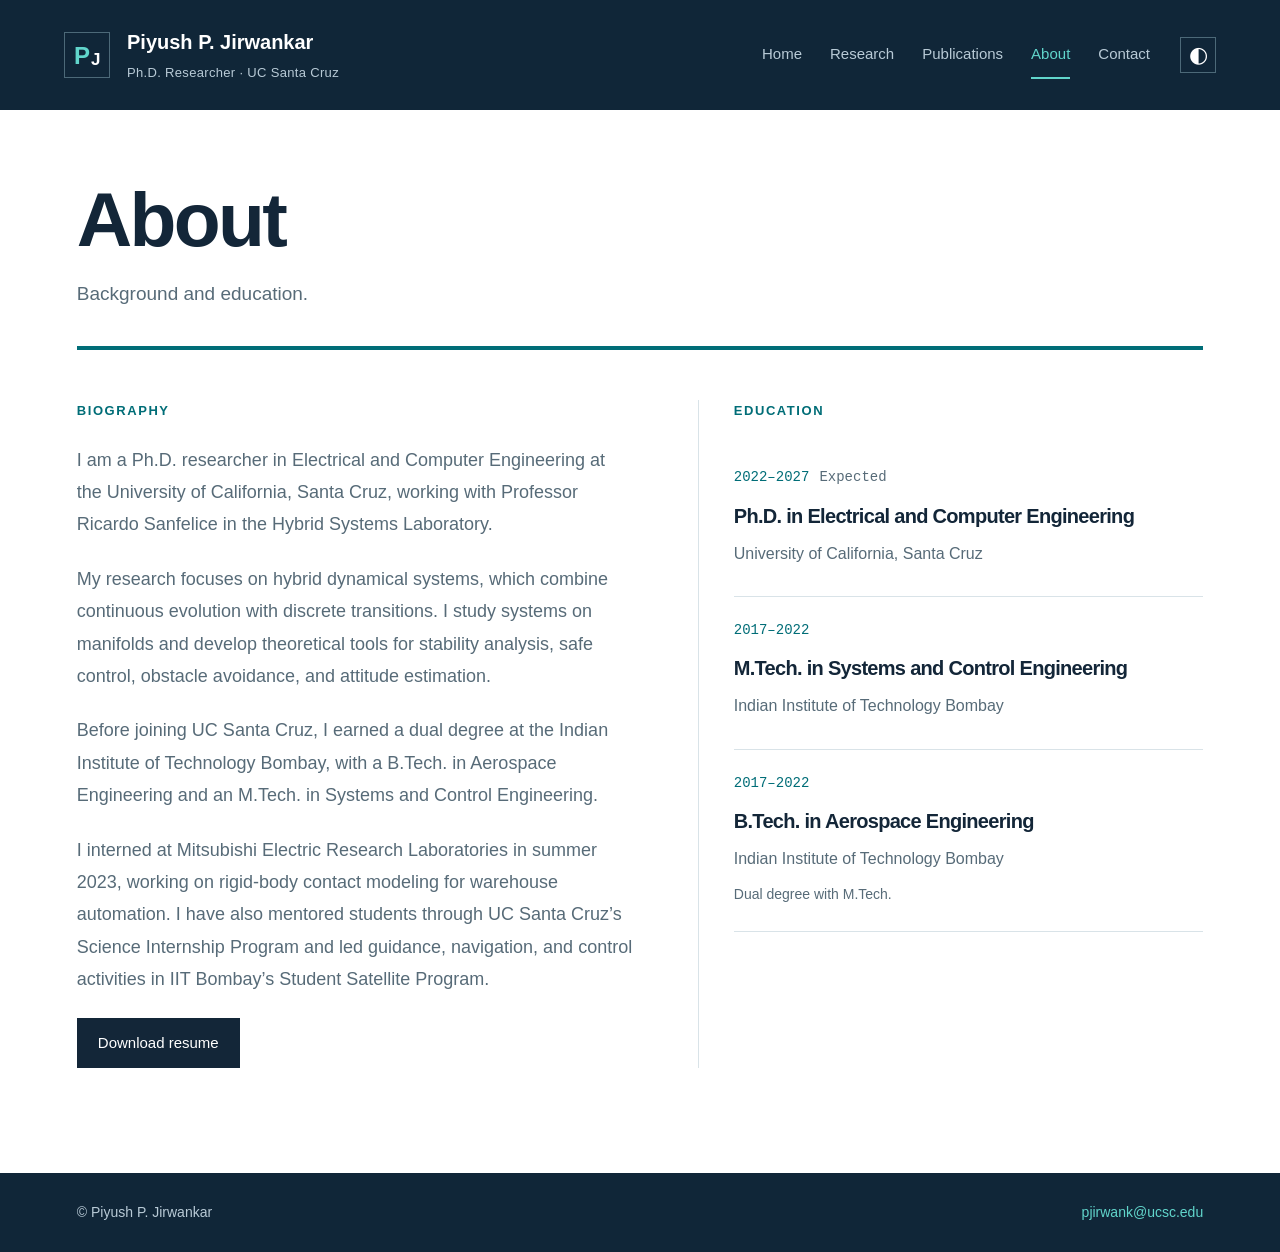
==== about.html @ 5d80f775 "Add complete personal website with publications and research animations" ====
<!doctype html><html lang="en"><head><meta charset="utf-8"><meta name="viewport" content="width=device-width, initial-scale=1"><title>About · Piyush P. Jirwankar</title><meta name="description" content="Piyush P. Jirwankar — Ph.D. researcher at UC Santa Cruz. Geometric hybrid systems, safe control, model predictive control, and estimation."><link rel="icon" type="image/svg+xml" href="data:image/svg+xml,%3Csvg xmlns='http://www.w3.org/2000/svg' viewBox='0 0 32 32'%3E%3Crect width='32' height='32' rx='6' fill='%2324496b'/%3E%3Ctext x='16' y='23' text-anchor='middle' fill='white' font-family='Georgia' font-size='22'%3EP%3C/text%3E%3C/svg%3E"><link rel="stylesheet" href="style.css"><script src="site.js" defer></script></head><body><a class="skip" href="#main">Skip to content</a><header class="site-header"><a class="brand" href="index.html"><span class="monogram">P<span>J</span></span><span>Piyush P. Jirwankar<small>Ph.D. Researcher · UC Santa Cruz</small></span></a><nav aria-label="Main navigation"><a href="index.html">Home</a><a href="research.html">Research</a><a href="publications.html">Publications</a><a href="about.html" aria-current="page">About</a><a href="contact.html">Contact</a></nav><button class="theme" type="button" aria-label="Switch color theme">◐</button></header><main id="main"><header class="page-heading"><h1>About</h1><p>Background and education.</p></header><div class="about-grid"><section><p class="eyebrow">Biography</p><div class="biography"><p>I am a Ph.D. researcher in Electrical and Computer Engineering at the University of California, Santa Cruz, working with Professor Ricardo Sanfelice in the Hybrid Systems Laboratory.</p><p>My research focuses on hybrid dynamical systems, which combine continuous evolution with discrete transitions. I study systems on manifolds and develop theoretical tools for stability analysis, safe control, obstacle avoidance, and attitude estimation.</p><p>Before joining UC Santa Cruz, I earned a dual degree at the Indian Institute of Technology Bombay, with a B.Tech. in Aerospace Engineering and an M.Tech. in Systems and Control Engineering.</p><p>I interned at Mitsubishi Electric Research Laboratories in summer 2023, working on rigid-body contact modeling for warehouse automation. I have also mentored students through UC Santa Cruz’s Science Internship Program and led guidance, navigation, and control activities in IIT Bombay’s Student Satellite Program.</p></div><a class="button primary" href="resume.pdf" download="Piyush_Jirwankar_Resume.pdf">Download resume</a></section><section><p class="eyebrow">Education</p><article class="education"><span>2022–2027<br><small>Expected</small></span><div><h3>Ph.D. in Electrical and Computer Engineering</h3><p>University of California, Santa Cruz</p></div></article><article class="education"><span>2017–2022</span><div><h3>M.Tech. in Systems and Control Engineering</h3><p>Indian Institute of Technology Bombay</p></div></article><article class="education"><span>2017–2022</span><div><h3>B.Tech. in Aerospace Engineering</h3><p>Indian Institute of Technology Bombay</p><small>Dual degree with M.Tech.</small></div></article></section></div></main><footer><span>© Piyush P. Jirwankar</span><a href="mailto:pjirwank@ucsc.edu">pjirwank@ucsc.edu</a></footer></body></html>
---- style.css ----
*{box-sizing:border-box}:root{--bg:#fff;--ink:#132638;--muted:#576b78;--blue:#006d77;--line:#d9e3e8;--soft:#eff5f8;--nav:#102638;--accent:#61d5cb}html{color-scheme:light}html[data-theme=dark]{color-scheme:dark;--bg:#0c1c29;--ink:#eaf2f6;--muted:#a9bdc8;--blue:#61d5cb;--line:#2b4353;--soft:#162c3c;--nav:#081621}body{margin:0;background:var(--bg);color:var(--ink);font-family:Arial,Helvetica,sans-serif;font-size:17px;line-height:1.7}a{color:var(--blue);text-decoration:none}a:hover{text-decoration:underline}a:focus-visible,button:focus-visible{outline:3px solid var(--accent);outline-offset:5px}h1,h2,h3{font-family:Arial,Helvetica,sans-serif;font-weight:650;line-height:1.15;letter-spacing:-.035em}h1{font-size:clamp(3.5rem,7vw,6.4rem);margin:0 0 30px}h2{font-size:2rem;margin:0 0 22px}h3{font-size:1.35rem;margin:0 0 12px}p{margin:0 0 22px;color:var(--muted)}.site-header{display:flex;align-items:center;gap:30px;background:var(--nav);padding:24px max(5vw,24px);min-height:110px;color:white}.brand{display:flex;gap:17px;align-items:center;font-size:20px;font-weight:600;color:white;margin-right:auto;white-space:nowrap}.brand small{display:block;font-size:13px;font-weight:400;letter-spacing:.025em;color:#b8cad6;margin-top:3px}.monogram{font-family:Arial,sans-serif;font-size:24px;font-weight:800;line-height:1;color:var(--accent);display:flex;align-items:end;gap:1px;width:46px;height:46px;border:1px solid #4c6978;padding:9px}.monogram span{font-size:17px;color:white}nav{display:flex;gap:28px}nav a{font-size:15px;color:#b8cad6;padding:10px 0}nav a[aria-current]{color:var(--accent);border-bottom:2px solid var(--accent)}.theme{background:transparent;border:1px solid #4c6978;color:white;width:36px;height:36px;font-size:22px;cursor:pointer;border-radius:0}main{max-width:1300px;margin:auto;padding:0 6vw}.hero{display:grid;grid-template-columns:minmax(0,1.6fr) minmax(240px,.75fr);gap:30px 65px;padding:45px 0 70px;align-items:center}.hero-label{grid-column:1/-1;border-bottom:1px solid var(--line);padding-bottom:18px;font-size:12px;letter-spacing:.13em;color:var(--muted)}.hero h1{max-width:650px}.eyebrow{text-transform:uppercase;font-size:13px;font-weight:650;letter-spacing:.12em;color:var(--blue);margin-bottom:22px}.intro{font-size:24px;line-height:1.5;color:var(--ink);max-width:650px}.hero figure{margin:0;position:relative;padding:15px 0 0 15px;border-top:6px solid var(--blue);border-left:1px solid var(--line)}.portrait{display:block;width:100%;height:auto;aspect-ratio:847/988;object-fit:cover;border-radius:0;filter:saturate(.8)}figcaption{display:grid;grid-template-columns:1fr 1fr;gap:0;font-size:13px;margin-top:12px}figcaption a{padding:8px 0;border-bottom:1px solid var(--line)}.actions{display:flex;flex-wrap:wrap;gap:10px;margin-top:35px}.button{display:inline-flex;align-items:center;justify-content:center;padding:12px 20px;border:1px solid var(--line);border-radius:0;color:var(--ink);background:transparent;font:15px/1.6 Arial,sans-serif;cursor:pointer}.button:hover{background:var(--soft);text-decoration:none}.primary{background:var(--ink);border-color:var(--ink);color:var(--bg)}.primary:hover{background:var(--blue);color:var(--bg)}.home-bottom{display:grid;grid-template-columns:.85fr 1.15fr;gap:65px;padding:38px;margin:0 -38px 60px;background:var(--soft);border-top:4px solid var(--blue)}.home-bottom h2{font-size:29px}.section-title{display:flex;align-items:baseline;justify-content:space-between;gap:12px}.section-title a{font-size:14px;white-space:nowrap}.publication{display:grid;grid-template-columns:60px 1fr;gap:24px;padding:28px 0;border-bottom:1px solid var(--line)}.year{font-family:monospace;color:var(--blue);font-size:14px;padding-top:5px}.publication h3{font-size:21px;line-height:1.35;letter-spacing:-.02em}.publication p{font-size:15px;line-height:1.6;margin-bottom:7px}.publication strong{color:var(--ink);font-weight:600}.metadata{font-style:normal}.note{color:var(--blue);font-size:14px}.paper-link{font-size:14px;text-decoration:underline}.page-heading{display:block;padding:65px 0 35px;border-bottom:4px solid var(--blue);margin-bottom:30px}.page-heading h1{font-size:clamp(3rem,6vw,5rem);margin-bottom:15px}.page-heading p{font-size:19px;margin:0}.projects{padding-bottom:50px;counter-reset:project}.project{display:grid;grid-template-columns:90px 1fr;align-items:center;gap:25px;padding:38px 25px;border-bottom:1px solid var(--line)}.project:nth-child(odd){background:var(--soft)}.project-number{font-family:monospace;font-size:30px;color:var(--blue)}.project h2{font-size:clamp(1.4rem,3vw,2rem);margin:0;letter-spacing:-.025em}.publication-list{max-width:1000px;margin-bottom:30px}.about-grid{display:grid;grid-template-columns:1.1fr 1fr;gap:65px;padding:20px 0 60px}.biography p{font-size:18px;line-height:1.8}.about-grid>section:nth-child(2){border-left:1px solid var(--line);padding-left:35px}.education{display:block;border-bottom:1px solid var(--line);padding:22px 0}.education>span{font-family:monospace;display:block;font-size:14px;color:var(--blue);margin-bottom:15px}.education>span br{display:none}.education>span small{margin-left:10px}.education h3{font-size:20px}.education p{font-size:16px;margin-bottom:7px}.education small{font-size:14px;color:var(--muted)}.contact-grid{display:grid;grid-template-columns:1fr 1fr;gap:35px;padding:20px 0 70px}.contact-grid section{padding:30px;background:var(--soft);border-top:3px solid var(--blue)}.contact-grid section:last-child{grid-column:1/-1}.contact-grid h2{font-size:25px;letter-spacing:-.02em}.contact-grid h2 a{color:var(--ink)}address{font-style:normal;color:var(--muted);line-height:1.9;margin-bottom:18px}.social-links{display:flex;flex-wrap:wrap;gap:30px}#copy-status{font-size:14px;margin-top:12px}footer{display:flex;justify-content:space-between;gap:20px;background:var(--nav);padding:28px max(6vw,24px);font-size:14px;color:#b8cad6;margin-top:45px}footer a{color:var(--accent)}.skip{position:absolute;top:-100px;left:20px;z-index:9;background:var(--bg);padding:12px}.skip:focus{top:10px}@media(max-width:1000px){.site-header{flex-wrap:wrap;gap:15px}.brand{flex:1}nav{order:3;width:100%;justify-content:space-between}.hero{gap:30px}.hero h1{font-size:60px}.home-bottom{margin:0 0 50px;padding:30px;gap:35px}.about-grid{gap:30px}}@media(max-width:700px){main{padding:0 24px}.site-header{padding:22px 24px}.brand{font-size:17px}.brand small{font-size:12px}nav{gap:10px}nav a{font-size:13px}.hero{grid-template-columns:1fr;padding-top:25px;gap:35px}.hero h1{font-size:clamp(3rem,12vw,4.5rem)}.hero-label{font-size:11px;letter-spacing:.06em}.hero figure{max-width:310px}.intro{font-size:21px}.home-bottom,.about-grid,.contact-grid{grid-template-columns:1fr;gap:30px}.home-bottom{padding:25px}.page-heading{padding-top:40px}.about-grid>section:nth-child(2){border-left:0;padding-left:0;border-top:1px solid var(--line);padding-top:30px}.contact-grid section{padding:24px}.project{grid-template-columns:45px 1fr;gap:15px;padding:25px 15px}.project-number{font-size:23px}.publication{grid-template-columns:42px 1fr;gap:15px}.actions .button{font-size:14px;padding:11px 14px}footer{flex-wrap:wrap}}.publication-id{font-family:monospace;color:var(--blue);font-size:16px;padding-top:3px;white-space:nowrap}.publication-toolbar{display:flex;justify-content:space-between;align-items:center;gap:20px;flex-wrap:wrap;padding:12px 0 24px;border-bottom:1px solid var(--line)}.publication-key{display:flex;gap:20px;flex-wrap:wrap;font-size:14px;color:var(--muted)}.publication-key strong{color:var(--blue)}.publication-toolbar label{font-size:14px;color:var(--muted);display:flex;gap:12px;align-items:center}.publication-toolbar select{font:14px/1.5 Arial,sans-serif;max-width:100%;padding:10px 12px;border:1px solid var(--line);background:var(--bg);color:var(--ink);border-radius:0}.publication-toolbar select:focus-visible{outline:3px solid var(--blue);outline-offset:3px}@media(max-width:700px){.publication-toolbar label{align-items:flex-start;flex-direction:column}.publication-list .publication{grid-template-columns:52px 1fr}}.publication-section{margin:40px 0 50px}.publication-section>h2{font-size:25px;border-bottom:3px solid var(--blue);padding-bottom:15px;margin-bottom:0}.paper-downloads{display:flex;flex-wrap:wrap;gap:10px;margin-top:15px}.paper-downloads .button{font-size:14px;padding:7px 16px}.empty-publications{padding:24px 0;font-size:16px}.project-media,.project-plots{grid-column:2;margin:10px 0 0;min-width:0}.project-media img{width:100%;max-height:520px;object-fit:contain;display:block;background:white}.project-media .button{margin-top:12px}.project-plots{display:grid;grid-template-columns:1.4fr 1fr;gap:18px;align-items:center}.project-plots figure{margin:0;background:white;padding:10px}.project-plots img{display:block;width:100%;height:auto}@media(max-width:700px){.project-media,.project-plots{grid-column:1/-1}.project-plots{grid-template-columns:1fr}}.animation-title{display:block;border:0;margin:0 0 14px;padding:0;font-size:18px;font-weight:600;color:var(--ink)}.project-plots{grid-template-columns:1fr 1fr;gap:16px}.project-plots figure{padding:0}@media(max-width:700px){.project-plots{grid-template-columns:1fr}}
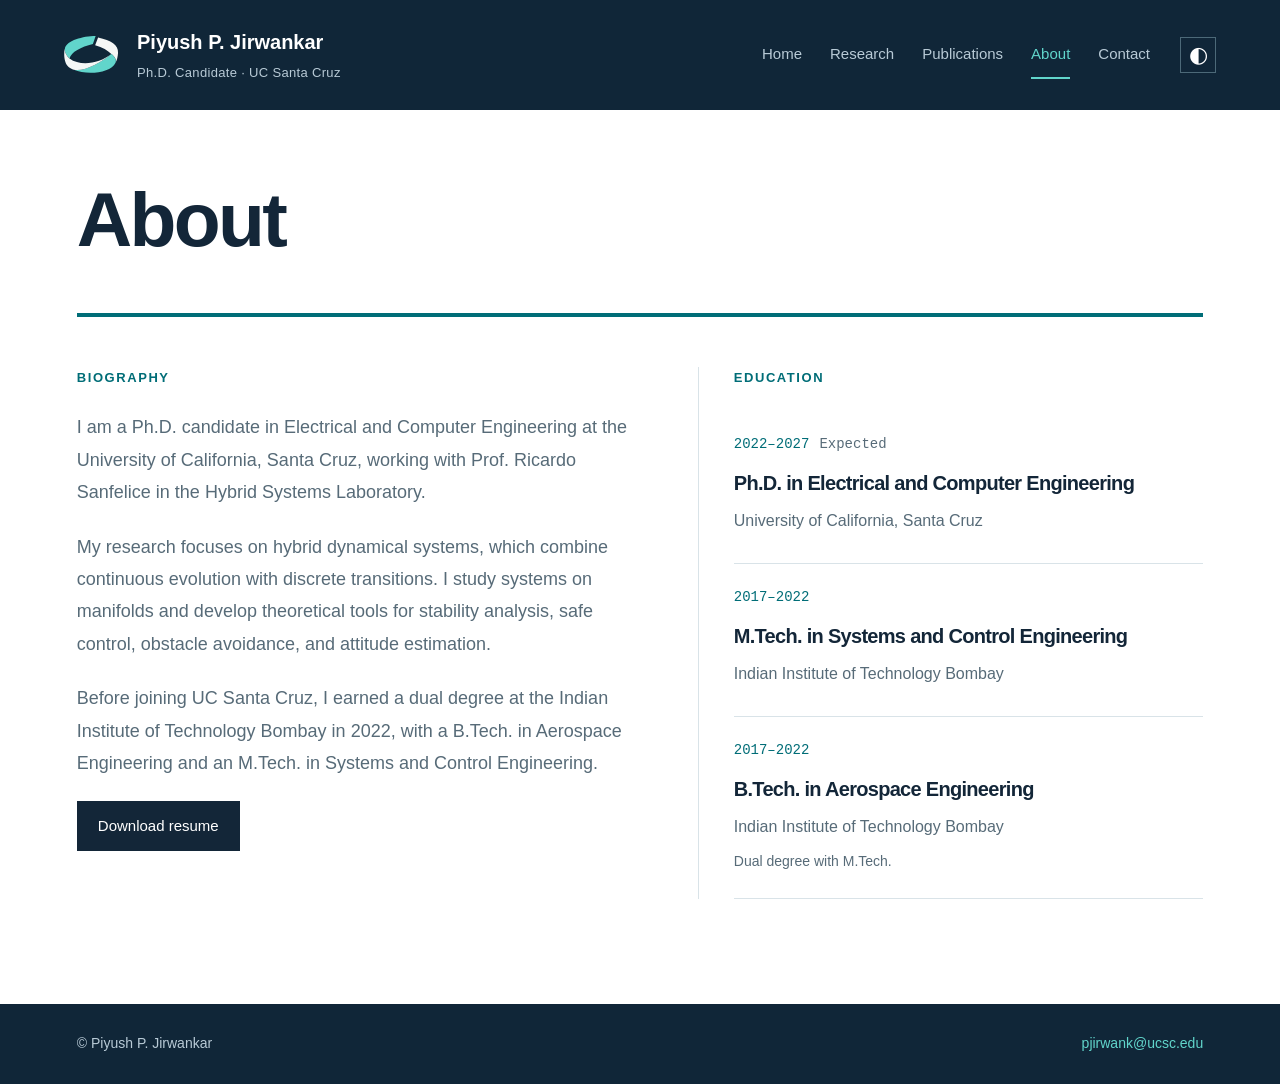
==== commit 9504efef: "changes to the template" ====
--- a/about.html
+++ b/about.html
@@ -1 +1,114 @@
-<!doctype html><html lang="en"><head><meta charset="utf-8"><meta name="viewport" content="width=device-width, initial-scale=1"><title>About · Piyush P. Jirwankar</title><meta name="description" content="Piyush P. Jirwankar — Ph.D. researcher at UC Santa Cruz. Geometric hybrid systems, safe control, model predictive control, and estimation."><link rel="icon" type="image/svg+xml" href="data:image/svg+xml,%3Csvg xmlns='http://www.w3.org/2000/svg' viewBox='0 0 32 32'%3E%3Crect width='32' height='32' rx='6' fill='%2324496b'/%3E%3Ctext x='16' y='23' text-anchor='middle' fill='white' font-family='Georgia' font-size='22'%3EP%3C/text%3E%3C/svg%3E"><link rel="stylesheet" href="style.css"><script src="site.js" defer></script></head><body><a class="skip" href="#main">Skip to content</a><header class="site-header"><a class="brand" href="index.html"><span class="monogram">P<span>J</span></span><span>Piyush P. Jirwankar<small>Ph.D. Researcher · UC Santa Cruz</small></span></a><nav aria-label="Main navigation"><a href="index.html">Home</a><a href="research.html">Research</a><a href="publications.html">Publications</a><a href="about.html" aria-current="page">About</a><a href="contact.html">Contact</a></nav><button class="theme" type="button" aria-label="Switch color theme">◐</button></header><main id="main"><header class="page-heading"><h1>About</h1><p>Background and education.</p></header><div class="about-grid"><section><p class="eyebrow">Biography</p><div class="biography"><p>I am a Ph.D. researcher in Electrical and Computer Engineering at the University of California, Santa Cruz, working with Professor Ricardo Sanfelice in the Hybrid Systems Laboratory.</p><p>My research focuses on hybrid dynamical systems, which combine continuous evolution with discrete transitions. I study systems on manifolds and develop theoretical tools for stability analysis, safe control, obstacle avoidance, and attitude estimation.</p><p>Before joining UC Santa Cruz, I earned a dual degree at the Indian Institute of Technology Bombay, with a B.Tech. in Aerospace Engineering and an M.Tech. in Systems and Control Engineering.</p><p>I interned at Mitsubishi Electric Research Laboratories in summer 2023, working on rigid-body contact modeling for warehouse automation. I have also mentored students through UC Santa Cruz’s Science Internship Program and led guidance, navigation, and control activities in IIT Bombay’s Student Satellite Program.</p></div><a class="button primary" href="resume.pdf" download="Piyush_Jirwankar_Resume.pdf">Download resume</a></section><section><p class="eyebrow">Education</p><article class="education"><span>2022–2027<br><small>Expected</small></span><div><h3>Ph.D. in Electrical and Computer Engineering</h3><p>University of California, Santa Cruz</p></div></article><article class="education"><span>2017–2022</span><div><h3>M.Tech. in Systems and Control Engineering</h3><p>Indian Institute of Technology Bombay</p></div></article><article class="education"><span>2017–2022</span><div><h3>B.Tech. in Aerospace Engineering</h3><p>Indian Institute of Technology Bombay</p><small>Dual degree with M.Tech.</small></div></article></section></div></main><footer><span>© Piyush P. Jirwankar</span><a href="mailto:pjirwank@ucsc.edu">pjirwank@ucsc.edu</a></footer></body></html>+<!doctype html>
+<html lang="en">
+
+  <!-- Page metadata, browser icon, shared styles, and shared JavaScript. -->
+  <head>
+    <meta charset="utf-8">
+    <meta name="viewport" content="width=device-width, initial-scale=1">
+    <title>About · Piyush P. Jirwankar</title>
+    <meta
+      name="description"
+      content="Piyush P. Jirwankar — Ph.D. researcher at UC Santa Cruz. Geometric hybrid systems, safe control, model predictive control, and estimation."
+    >
+    <link
+      rel="icon"
+      type="image/svg+xml"
+      href="data:image/svg+xml,%3Csvg xmlns='http://www.w3.org/2000/svg' viewBox='0 0 32 32'%3E%3Crect width='32' height='32' rx='6' fill='%2324496b'/%3E%3Ctext x='16' y='23' text-anchor='middle' fill='white' font-family='Georgia' font-size='22'%3EP%3C/text%3E%3C/svg%3E"
+    >
+    <link rel="stylesheet" href="style.css">
+    <script src="site.js" defer></script>
+  </head>
+  <body>
+    <a class="skip" href="#main">Skip to content</a>
+
+    <!-- Shared header: keep the navigation links consistent across all five pages. -->
+    <header class="site-header">
+      <a class="brand" href="index.html">
+        <img class="site-logo" src="logo.svg" width="56" height="42" alt="" aria-hidden="true">
+        <span>Piyush P. Jirwankar<small>Ph.D. Candidate · UC Santa Cruz</small></span>
+      </a>
+
+      <!-- Set aria-current="page" only on this page’s navigation link. -->
+      <nav aria-label="Main navigation">
+        <a href="index.html">Home</a>
+        <a href="research.html">Research</a>
+        <a href="publications.html">Publications</a>
+        <a href="about.html" aria-current="page">About</a>
+        <a href="contact.html">Contact</a>
+      </nav>
+      <button class="theme" type="button" aria-label="Switch color theme">◐</button>
+    </header>
+
+    <!-- Main page content. The id="main" is the target of the keyboard skip link. -->
+    <main id="main">
+
+      <!-- Page title and introduction. -->
+      <header class="page-heading">
+        <h1>About</h1>
+        <!-- <p>Background and education.</p> -->
+      </header>
+
+      <!-- Biography and education: update the text and degree entries below. -->
+      <div class="about-grid">
+        <section>
+          <p class="eyebrow">Biography</p>
+          <div class="biography">
+            <p>
+              I am a Ph.D. candidate in Electrical and Computer Engineering at the University of California,
+              Santa Cruz, working with Prof. Ricardo Sanfelice in the Hybrid Systems Laboratory.
+            </p>
+            <p>
+              My research focuses on hybrid dynamical systems, which combine continuous evolution with
+              discrete transitions. I study systems on manifolds and develop theoretical tools for stability analysis, safe control, obstacle avoidance, and attitude estimation.
+            </p>
+            <p>
+              Before joining UC Santa Cruz, I earned a dual degree at the Indian Institute of Technology
+              Bombay in 2022, with a B.Tech. in Aerospace Engineering and an M.Tech. in Systems and Control
+              Engineering.
+            </p>
+            <!-- <p>
+              I interned at Mitsubishi Electric Research Laboratories in summer 2023, working on rigid-body
+              contact modeling for warehouse automation. I have also mentored students through UC Santa Cruz’s
+              Science Internship Program and led guidance, navigation, and control activities in IIT Bombay’s
+              Student Satellite Program.
+            </p> -->
+          </div>
+          <a class="button primary" href="resume.pdf" download="Piyush_Jirwankar_Resume.pdf">
+            Download resume
+          </a>
+        </section>
+        <section>
+          <p class="eyebrow">Education</p>
+          <article class="education">
+            <span>2022–2027<br><small>Expected</small></span>
+            <div>
+              <h3>Ph.D. in Electrical and Computer Engineering</h3>
+              <p>University of California, Santa Cruz</p>
+            </div>
+          </article>
+          <article class="education">
+            <span>2017–2022</span>
+            <div>
+              <h3>M.Tech. in Systems and Control Engineering</h3>
+              <p>Indian Institute of Technology Bombay</p>
+            </div>
+          </article>
+          <article class="education">
+            <span>2017–2022</span>
+            <div>
+              <h3>B.Tech. in Aerospace Engineering</h3>
+              <p>Indian Institute of Technology Bombay</p>
+              <small>Dual degree with M.Tech.</small>
+            </div>
+          </article>
+        </section>
+      </div>
+    </main>
+
+    <!-- Shared footer: update the email address consistently across all pages. -->
+    <footer>
+      <span>© Piyush P. Jirwankar</span>
+      <a href="mailto:pjirwank@ucsc.edu">pjirwank@ucsc.edu</a>
+    </footer>
+  </body>
+</html>
--- a/style.css
+++ b/style.css
@@ -1 +1,5 @@
-*{box-sizing:border-box}:root{--bg:#fff;--ink:#132638;--muted:#576b78;--blue:#006d77;--line:#d9e3e8;--soft:#eff5f8;--nav:#102638;--accent:#61d5cb}html{color-scheme:light}html[data-theme=dark]{color-scheme:dark;--bg:#0c1c29;--ink:#eaf2f6;--muted:#a9bdc8;--blue:#61d5cb;--line:#2b4353;--soft:#162c3c;--nav:#081621}body{margin:0;background:var(--bg);color:var(--ink);font-family:Arial,Helvetica,sans-serif;font-size:17px;line-height:1.7}a{color:var(--blue);text-decoration:none}a:hover{text-decoration:underline}a:focus-visible,button:focus-visible{outline:3px solid var(--accent);outline-offset:5px}h1,h2,h3{font-family:Arial,Helvetica,sans-serif;font-weight:650;line-height:1.15;letter-spacing:-.035em}h1{font-size:clamp(3.5rem,7vw,6.4rem);margin:0 0 30px}h2{font-size:2rem;margin:0 0 22px}h3{font-size:1.35rem;margin:0 0 12px}p{margin:0 0 22px;color:var(--muted)}.site-header{display:flex;align-items:center;gap:30px;background:var(--nav);padding:24px max(5vw,24px);min-height:110px;color:white}.brand{display:flex;gap:17px;align-items:center;font-size:20px;font-weight:600;color:white;margin-right:auto;white-space:nowrap}.brand small{display:block;font-size:13px;font-weight:400;letter-spacing:.025em;color:#b8cad6;margin-top:3px}.monogram{font-family:Arial,sans-serif;font-size:24px;font-weight:800;line-height:1;color:var(--accent);display:flex;align-items:end;gap:1px;width:46px;height:46px;border:1px solid #4c6978;padding:9px}.monogram span{font-size:17px;color:white}nav{display:flex;gap:28px}nav a{font-size:15px;color:#b8cad6;padding:10px 0}nav a[aria-current]{color:var(--accent);border-bottom:2px solid var(--accent)}.theme{background:transparent;border:1px solid #4c6978;color:white;width:36px;height:36px;font-size:22px;cursor:pointer;border-radius:0}main{max-width:1300px;margin:auto;padding:0 6vw}.hero{display:grid;grid-template-columns:minmax(0,1.6fr) minmax(240px,.75fr);gap:30px 65px;padding:45px 0 70px;align-items:center}.hero-label{grid-column:1/-1;border-bottom:1px solid var(--line);padding-bottom:18px;font-size:12px;letter-spacing:.13em;color:var(--muted)}.hero h1{max-width:650px}.eyebrow{text-transform:uppercase;font-size:13px;font-weight:650;letter-spacing:.12em;color:var(--blue);margin-bottom:22px}.intro{font-size:24px;line-height:1.5;color:var(--ink);max-width:650px}.hero figure{margin:0;position:relative;padding:15px 0 0 15px;border-top:6px solid var(--blue);border-left:1px solid var(--line)}.portrait{display:block;width:100%;height:auto;aspect-ratio:847/988;object-fit:cover;border-radius:0;filter:saturate(.8)}figcaption{display:grid;grid-template-columns:1fr 1fr;gap:0;font-size:13px;margin-top:12px}figcaption a{padding:8px 0;border-bottom:1px solid var(--line)}.actions{display:flex;flex-wrap:wrap;gap:10px;margin-top:35px}.button{display:inline-flex;align-items:center;justify-content:center;padding:12px 20px;border:1px solid var(--line);border-radius:0;color:var(--ink);background:transparent;font:15px/1.6 Arial,sans-serif;cursor:pointer}.button:hover{background:var(--soft);text-decoration:none}.primary{background:var(--ink);border-color:var(--ink);color:var(--bg)}.primary:hover{background:var(--blue);color:var(--bg)}.home-bottom{display:grid;grid-template-columns:.85fr 1.15fr;gap:65px;padding:38px;margin:0 -38px 60px;background:var(--soft);border-top:4px solid var(--blue)}.home-bottom h2{font-size:29px}.section-title{display:flex;align-items:baseline;justify-content:space-between;gap:12px}.section-title a{font-size:14px;white-space:nowrap}.publication{display:grid;grid-template-columns:60px 1fr;gap:24px;padding:28px 0;border-bottom:1px solid var(--line)}.year{font-family:monospace;color:var(--blue);font-size:14px;padding-top:5px}.publication h3{font-size:21px;line-height:1.35;letter-spacing:-.02em}.publication p{font-size:15px;line-height:1.6;margin-bottom:7px}.publication strong{color:var(--ink);font-weight:600}.metadata{font-style:normal}.note{color:var(--blue);font-size:14px}.paper-link{font-size:14px;text-decoration:underline}.page-heading{display:block;padding:65px 0 35px;border-bottom:4px solid var(--blue);margin-bottom:30px}.page-heading h1{font-size:clamp(3rem,6vw,5rem);margin-bottom:15px}.page-heading p{font-size:19px;margin:0}.projects{padding-bottom:50px;counter-reset:project}.project{display:grid;grid-template-columns:90px 1fr;align-items:center;gap:25px;padding:38px 25px;border-bottom:1px solid var(--line)}.project:nth-child(odd){background:var(--soft)}.project-number{font-family:monospace;font-size:30px;color:var(--blue)}.project h2{font-size:clamp(1.4rem,3vw,2rem);margin:0;letter-spacing:-.025em}.publication-list{max-width:1000px;margin-bottom:30px}.about-grid{display:grid;grid-template-columns:1.1fr 1fr;gap:65px;padding:20px 0 60px}.biography p{font-size:18px;line-height:1.8}.about-grid>section:nth-child(2){border-left:1px solid var(--line);padding-left:35px}.education{display:block;border-bottom:1px solid var(--line);padding:22px 0}.education>span{font-family:monospace;display:block;font-size:14px;color:var(--blue);margin-bottom:15px}.education>span br{display:none}.education>span small{margin-left:10px}.education h3{font-size:20px}.education p{font-size:16px;margin-bottom:7px}.education small{font-size:14px;color:var(--muted)}.contact-grid{display:grid;grid-template-columns:1fr 1fr;gap:35px;padding:20px 0 70px}.contact-grid section{padding:30px;background:var(--soft);border-top:3px solid var(--blue)}.contact-grid section:last-child{grid-column:1/-1}.contact-grid h2{font-size:25px;letter-spacing:-.02em}.contact-grid h2 a{color:var(--ink)}address{font-style:normal;color:var(--muted);line-height:1.9;margin-bottom:18px}.social-links{display:flex;flex-wrap:wrap;gap:30px}#copy-status{font-size:14px;margin-top:12px}footer{display:flex;justify-content:space-between;gap:20px;background:var(--nav);padding:28px max(6vw,24px);font-size:14px;color:#b8cad6;margin-top:45px}footer a{color:var(--accent)}.skip{position:absolute;top:-100px;left:20px;z-index:9;background:var(--bg);padding:12px}.skip:focus{top:10px}@media(max-width:1000px){.site-header{flex-wrap:wrap;gap:15px}.brand{flex:1}nav{order:3;width:100%;justify-content:space-between}.hero{gap:30px}.hero h1{font-size:60px}.home-bottom{margin:0 0 50px;padding:30px;gap:35px}.about-grid{gap:30px}}@media(max-width:700px){main{padding:0 24px}.site-header{padding:22px 24px}.brand{font-size:17px}.brand small{font-size:12px}nav{gap:10px}nav a{font-size:13px}.hero{grid-template-columns:1fr;padding-top:25px;gap:35px}.hero h1{font-size:clamp(3rem,12vw,4.5rem)}.hero-label{font-size:11px;letter-spacing:.06em}.hero figure{max-width:310px}.intro{font-size:21px}.home-bottom,.about-grid,.contact-grid{grid-template-columns:1fr;gap:30px}.home-bottom{padding:25px}.page-heading{padding-top:40px}.about-grid>section:nth-child(2){border-left:0;padding-left:0;border-top:1px solid var(--line);padding-top:30px}.contact-grid section{padding:24px}.project{grid-template-columns:45px 1fr;gap:15px;padding:25px 15px}.project-number{font-size:23px}.publication{grid-template-columns:42px 1fr;gap:15px}.actions .button{font-size:14px;padding:11px 14px}footer{flex-wrap:wrap}}.publication-id{font-family:monospace;color:var(--blue);font-size:16px;padding-top:3px;white-space:nowrap}.publication-toolbar{display:flex;justify-content:space-between;align-items:center;gap:20px;flex-wrap:wrap;padding:12px 0 24px;border-bottom:1px solid var(--line)}.publication-key{display:flex;gap:20px;flex-wrap:wrap;font-size:14px;color:var(--muted)}.publication-key strong{color:var(--blue)}.publication-toolbar label{font-size:14px;color:var(--muted);display:flex;gap:12px;align-items:center}.publication-toolbar select{font:14px/1.5 Arial,sans-serif;max-width:100%;padding:10px 12px;border:1px solid var(--line);background:var(--bg);color:var(--ink);border-radius:0}.publication-toolbar select:focus-visible{outline:3px solid var(--blue);outline-offset:3px}@media(max-width:700px){.publication-toolbar label{align-items:flex-start;flex-direction:column}.publication-list .publication{grid-template-columns:52px 1fr}}.publication-section{margin:40px 0 50px}.publication-section>h2{font-size:25px;border-bottom:3px solid var(--blue);padding-bottom:15px;margin-bottom:0}.paper-downloads{display:flex;flex-wrap:wrap;gap:10px;margin-top:15px}.paper-downloads .button{font-size:14px;padding:7px 16px}.empty-publications{padding:24px 0;font-size:16px}.project-media,.project-plots{grid-column:2;margin:10px 0 0;min-width:0}.project-media img{width:100%;max-height:520px;object-fit:contain;display:block;background:white}.project-media .button{margin-top:12px}.project-plots{display:grid;grid-template-columns:1.4fr 1fr;gap:18px;align-items:center}.project-plots figure{margin:0;background:white;padding:10px}.project-plots img{display:block;width:100%;height:auto}@media(max-width:700px){.project-media,.project-plots{grid-column:1/-1}.project-plots{grid-template-columns:1fr}}.animation-title{display:block;border:0;margin:0 0 14px;padding:0;font-size:18px;font-weight:600;color:var(--ink)}.project-plots{grid-template-columns:1fr 1fr;gap:16px}.project-plots figure{padding:0}@media(max-width:700px){.project-plots{grid-template-columns:1fr}}+*{box-sizing:border-box}:root{--bg:#fff;--ink:#132638;--muted:#576b78;--blue:#006d77;--line:#d9e3e8;--soft:#eff5f8;--nav:#102638;--accent:#61d5cb}html{color-scheme:light}html[data-theme=dark]{color-scheme:dark;--bg:#0c1c29;--ink:#eaf2f6;--muted:#a9bdc8;--blue:#61d5cb;--line:#2b4353;--soft:#162c3c;--nav:#081621}body{margin:0;background:var(--bg);color:var(--ink);font-family:Arial,Helvetica,sans-serif;font-size:17px;line-height:1.7}a{color:var(--blue);text-decoration:none}a:hover{text-decoration:underline}a:focus-visible,button:focus-visible{outline:3px solid var(--accent);outline-offset:5px}h1,h2,h3{font-family:Arial,Helvetica,sans-serif;font-weight:650;line-height:1.15;letter-spacing:-.035em}h1{font-size:clamp(3.5rem,7vw,6.4rem);margin:0 0 30px}h2{font-size:2rem;margin:0 0 22px}h3{font-size:1.35rem;margin:0 0 12px}p{margin:0 0 22px;color:var(--muted)}.site-header{display:flex;align-items:center;gap:30px;background:var(--nav);padding:24px max(5vw,24px);min-height:110px;color:white}.brand{display:flex;gap:17px;align-items:center;font-size:20px;font-weight:600;color:white;margin-right:auto;white-space:nowrap}.brand small{display:block;font-size:13px;font-weight:400;letter-spacing:.025em;color:#b8cad6;margin-top:3px}.site-logo{display:block;width:56px;height:42px;flex-shrink:0}nav{display:flex;gap:28px}nav a{font-size:15px;color:#b8cad6;padding:10px 0}nav a[aria-current]{color:var(--accent);border-bottom:2px solid var(--accent)}.theme{background:transparent;border:1px solid #4c6978;color:white;width:36px;height:36px;font-size:22px;cursor:pointer;border-radius:0}main{max-width:1300px;margin:auto;padding:0 6vw}.hero{display:grid;grid-template-columns:minmax(0,1.6fr) minmax(240px,.75fr);gap:30px 65px;padding:45px 0 70px;align-items:center}.hero-label{grid-column:1/-1;border-bottom:1px solid var(--line);padding-bottom:18px;font-size:12px;letter-spacing:.13em;color:var(--muted)}.hero h1{max-width:650px}.eyebrow{text-transform:uppercase;font-size:13px;font-weight:650;letter-spacing:.12em;color:var(--blue);margin-bottom:22px}.intro{font-size:24px;line-height:1.5;color:var(--ink);max-width:650px}.hero figure{margin:0;position:relative;padding:15px 0 0 15px;border-top:6px solid var(--blue);border-left:1px solid var(--line)}.portrait{display:block;width:100%;height:auto;aspect-ratio:847/988;object-fit:cover;border-radius:0;filter:saturate(.8)}figcaption{display:grid;grid-template-columns:1fr 1fr;gap:0;font-size:13px;margin-top:12px}figcaption a{padding:8px 0;border-bottom:1px solid var(--line)}.actions{display:flex;flex-wrap:wrap;gap:10px;margin-top:35px}.button{display:inline-flex;align-items:center;justify-content:center;padding:12px 20px;border:1px solid var(--line);border-radius:0;color:var(--ink);background:transparent;font:15px/1.6 Arial,sans-serif;cursor:pointer}.button:hover{background:var(--soft);text-decoration:none}.primary{background:var(--ink);border-color:var(--ink);color:var(--bg)}.primary:hover{background:var(--blue);color:var(--bg)}.home-bottom{display:grid;grid-template-columns:.85fr 1.15fr;gap:65px;padding:38px;margin:0 -38px 60px;background:var(--soft);border-top:4px solid var(--blue)}.home-bottom h2{font-size:29px}.section-title{display:flex;align-items:baseline;justify-content:space-between;gap:12px}.section-title a{font-size:14px;white-space:nowrap}.publication{display:grid;grid-template-columns:60px 1fr;gap:24px;padding:28px 0;border-bottom:1px solid var(--line)}.year{font-family:monospace;color:var(--blue);font-size:14px;padding-top:5px}.publication h3{font-size:21px;line-height:1.35;letter-spacing:-.02em}.publication p{font-size:15px;line-height:1.6;margin-bottom:7px}.publication strong{color:var(--ink);font-weight:600}.metadata{font-style:normal}.note{color:var(--blue);font-size:14px}.paper-link{font-size:14px;text-decoration:underline}.page-heading{display:block;padding:65px 0 35px;border-bottom:4px solid var(--blue);margin-bottom:30px}.page-heading h1{font-size:clamp(3rem,6vw,5rem);margin-bottom:15px}.page-heading p{font-size:19px;margin:0}.projects{padding-bottom:50px;counter-reset:project}.project{display:grid;grid-template-columns:90px 1fr;align-items:center;gap:25px;padding:38px 25px;border-bottom:1px solid var(--line)}.project:nth-child(odd){background:var(--soft)}.project-number{font-family:monospace;font-size:30px;color:var(--blue)}.project h2{font-size:clamp(1.4rem,3vw,2rem);margin:0;letter-spacing:-.025em}.publication-list{max-width:1000px;margin-bottom:30px}.about-grid{display:grid;grid-template-columns:1.1fr 1fr;gap:65px;padding:20px 0 60px}.biography p{font-size:18px;line-height:1.8}.about-grid>section:nth-child(2){border-left:1px solid var(--line);padding-left:35px}.education{display:block;border-bottom:1px solid var(--line);padding:22px 0}.education>span{font-family:monospace;display:block;font-size:14px;color:var(--blue);margin-bottom:15px}.education>span br{display:none}.education>span small{margin-left:10px}.education h3{font-size:20px}.education p{font-size:16px;margin-bottom:7px}.education small{font-size:14px;color:var(--muted)}.contact-grid{display:grid;grid-template-columns:1fr 1fr;gap:35px;padding:20px 0 70px}.contact-grid section{padding:30px;background:var(--soft);border-top:3px solid var(--blue)}.contact-grid section:last-child{grid-column:1/-1}.contact-grid h2{font-size:25px;letter-spacing:-.02em}.contact-grid h2 a{color:var(--ink)}address{font-style:normal;color:var(--muted);line-height:1.9;margin-bottom:18px}.social-links{display:flex;flex-wrap:wrap;gap:30px}#copy-status{font-size:14px;margin-top:12px}footer{display:flex;justify-content:space-between;gap:20px;background:var(--nav);padding:28px max(6vw,24px);font-size:14px;color:#b8cad6;margin-top:45px}footer a{color:var(--accent)}.skip{position:absolute;top:-100px;left:20px;z-index:9;background:var(--bg);padding:12px}.skip:focus{top:10px}@media(max-width:1000px){.site-header{flex-wrap:wrap;gap:15px}.brand{flex:1}nav{order:3;width:100%;justify-content:space-between}.hero{gap:30px}.hero h1{font-size:60px}.home-bottom{margin:0 0 50px;padding:30px;gap:35px}.about-grid{gap:30px}}@media(max-width:700px){main{padding:0 24px}.site-header{padding:22px 24px}.brand{font-size:17px}.brand small{font-size:12px}nav{gap:10px}nav a{font-size:13px}.hero{grid-template-columns:1fr;padding-top:25px;gap:35px}.hero h1{font-size:clamp(3rem,12vw,4.5rem)}.hero-label{font-size:11px;letter-spacing:.06em}.hero figure{max-width:310px}.intro{font-size:21px}.home-bottom,.about-grid,.contact-grid{grid-template-columns:1fr;gap:30px}.home-bottom{padding:25px}.page-heading{padding-top:40px}.about-grid>section:nth-child(2){border-left:0;padding-left:0;border-top:1px solid var(--line);padding-top:30px}.contact-grid section{padding:24px}.project{grid-template-columns:45px 1fr;gap:15px;padding:25px 15px}.project-number{font-size:23px}.publication{grid-template-columns:42px 1fr;gap:15px}.actions .button{font-size:14px;padding:11px 14px}footer{flex-wrap:wrap}}.publication-id{font-family:monospace;color:var(--blue);font-size:16px;padding-top:3px;white-space:nowrap}.publication-toolbar{display:flex;justify-content:space-between;align-items:center;gap:20px;flex-wrap:wrap;padding:12px 0 24px;border-bottom:1px solid var(--line)}.publication-key{display:flex;gap:20px;flex-wrap:wrap;font-size:14px;color:var(--muted)}.publication-key strong{color:var(--blue)}.publication-toolbar label{font-size:14px;color:var(--muted);display:flex;gap:12px;align-items:center}.publication-toolbar select{font:14px/1.5 Arial,sans-serif;max-width:100%;padding:10px 12px;border:1px solid var(--line);background:var(--bg);color:var(--ink);border-radius:0}.publication-toolbar select:focus-visible{outline:3px solid var(--blue);outline-offset:3px}@media(max-width:700px){.publication-toolbar label{align-items:flex-start;flex-direction:column}.publication-list .publication{grid-template-columns:52px 1fr}}.publication-section{margin:40px 0 50px}.publication-section>h2{font-size:25px;border-bottom:3px solid var(--blue);padding-bottom:15px;margin-bottom:0}.paper-downloads{display:flex;flex-wrap:wrap;gap:10px;margin-top:15px}.paper-downloads .button{font-size:14px;padding:7px 16px}.empty-publications{padding:24px 0;font-size:16px}.project-media,.project-plots{grid-column:2;margin:10px 0 0;min-width:0}.project-media img{width:100%;max-height:520px;object-fit:contain;display:block;background:white}.project-media .button{margin-top:12px}.project-plots{display:grid;grid-template-columns:1.4fr 1fr;gap:18px;align-items:center}.project-plots figure{margin:0;background:white;padding:10px}.project-plots img{display:block;width:100%;height:auto}@media(max-width:700px){.project-media,.project-plots{grid-column:1/-1}.project-plots{grid-template-columns:1fr}}.animation-title{display:block;border:0;margin:0 0 14px;padding:0;font-size:18px;font-weight:600;color:var(--ink)}.project-plots{grid-template-columns:1fr 1fr;gap:16px}.project-plots figure{padding:0}@media(max-width:700px){.project-plots{grid-template-columns:1fr}}.project-description{grid-column:2;min-width:0}.project-description p:last-child{margin-bottom:0}.project-equation{padding:16px 20px;border-left:3px solid var(--blue);font-family:Georgia,'Times New Roman',serif;font-size:1.15rem;color:var(--ink)}@media(max-width:700px){.project-description{grid-column:1/-1}.project-equation{padding:12px;font-size:1rem}}
+.project-media video{width:100%;height:auto;object-fit:contain;display:block;background:white}
+
+.project-publications{grid-column:2;min-width:0}.project-publications h3{font-size:1rem;letter-spacing:0;margin-bottom:8px}.project-publications ul{list-style:none;margin:0;padding:0}.project-publications li{display:grid;grid-template-columns:48px minmax(0,1fr);gap:14px;padding:16px 0;border-bottom:1px solid var(--line)}.project-publications li:last-child{border-bottom:0;padding-bottom:0}.project-publications h4{font-size:17px;line-height:1.45;margin:0 0 6px;font-weight:600}.project-publications p{font-size:14px;line-height:1.6;margin:0 0 4px}.project-publications strong{color:var(--ink)}.project-publications a{text-decoration:underline;text-underline-offset:3px}.publication[id]{scroll-margin-top:24px}@media(max-width:700px){.project-publications{grid-column:1/-1}}
+.recent-news{margin-top:40px;padding-top:28px;border-top:1px solid var(--line)}.recent-news h2{margin-bottom:20px}.news-item time{display:block;font-family:monospace;font-size:14px;color:var(--blue);margin-bottom:10px}.news-item h3{font-size:20px;line-height:1.35;margin-bottom:12px}.news-item p,.news-item li{font-size:15px;line-height:1.65;color:var(--muted)}.news-item p{margin-bottom:12px}.news-item ul{padding-left:20px;margin:0}.news-item li+li{margin-top:10px}
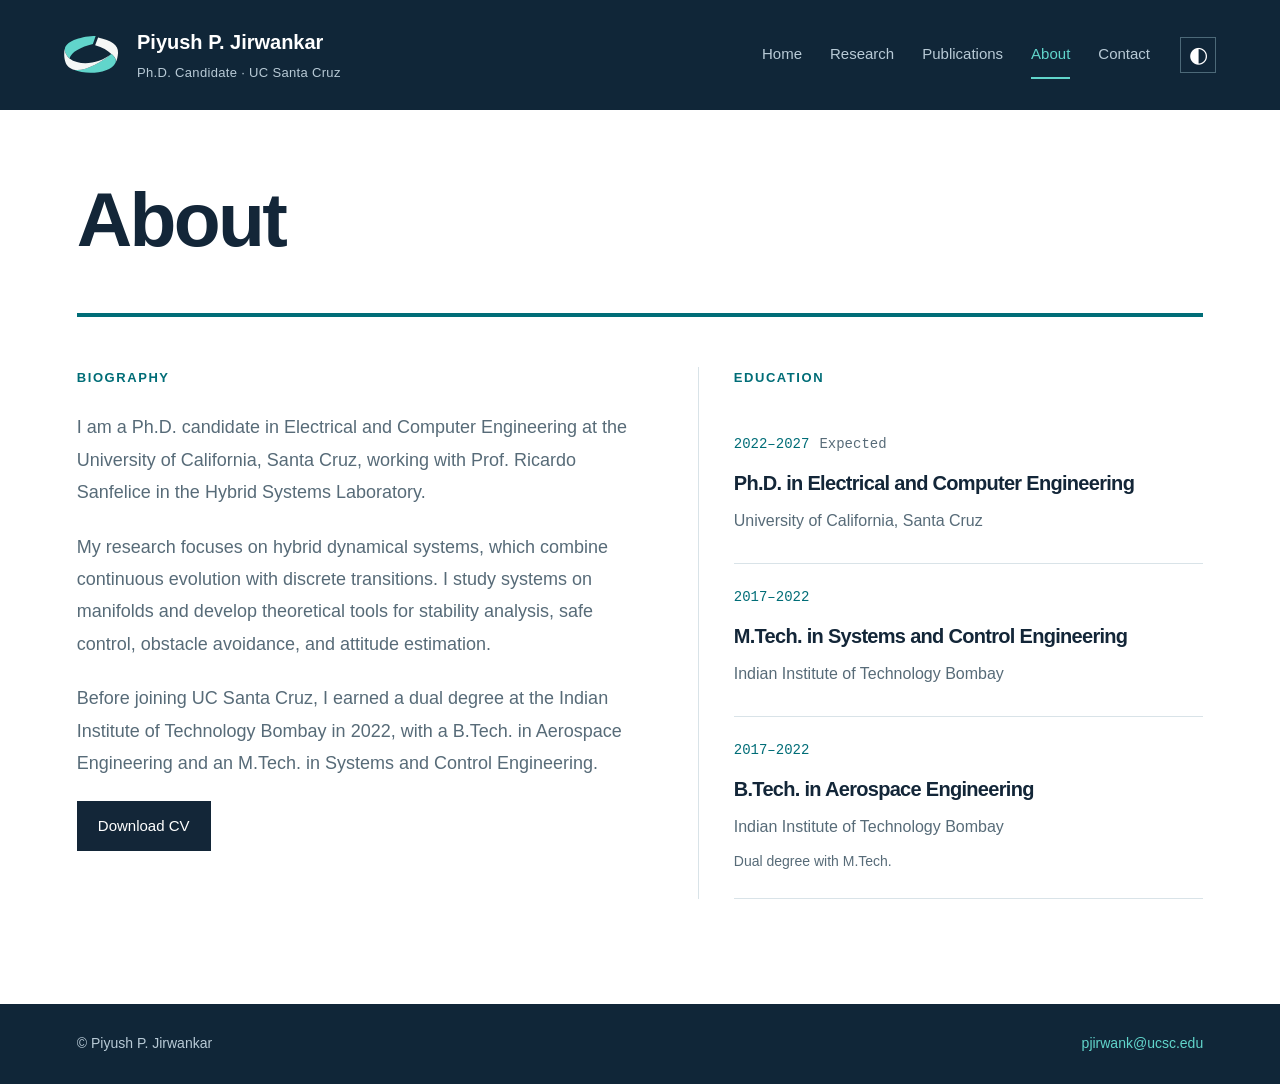
==== commit 32e690ee: "updated CV" ====
--- a/about.html
+++ b/about.html
@@ -73,8 +73,8 @@
               Student Satellite Program.
             </p> -->
           </div>
-          <a class="button primary" href="resume.pdf" download="Piyush_Jirwankar_Resume.pdf">
-            Download resume
+          <a class="button primary" href="CV.pdf" target="_blank" rel="noopener noreferrer">
+            Download CV
           </a>
         </section>
         <section>
